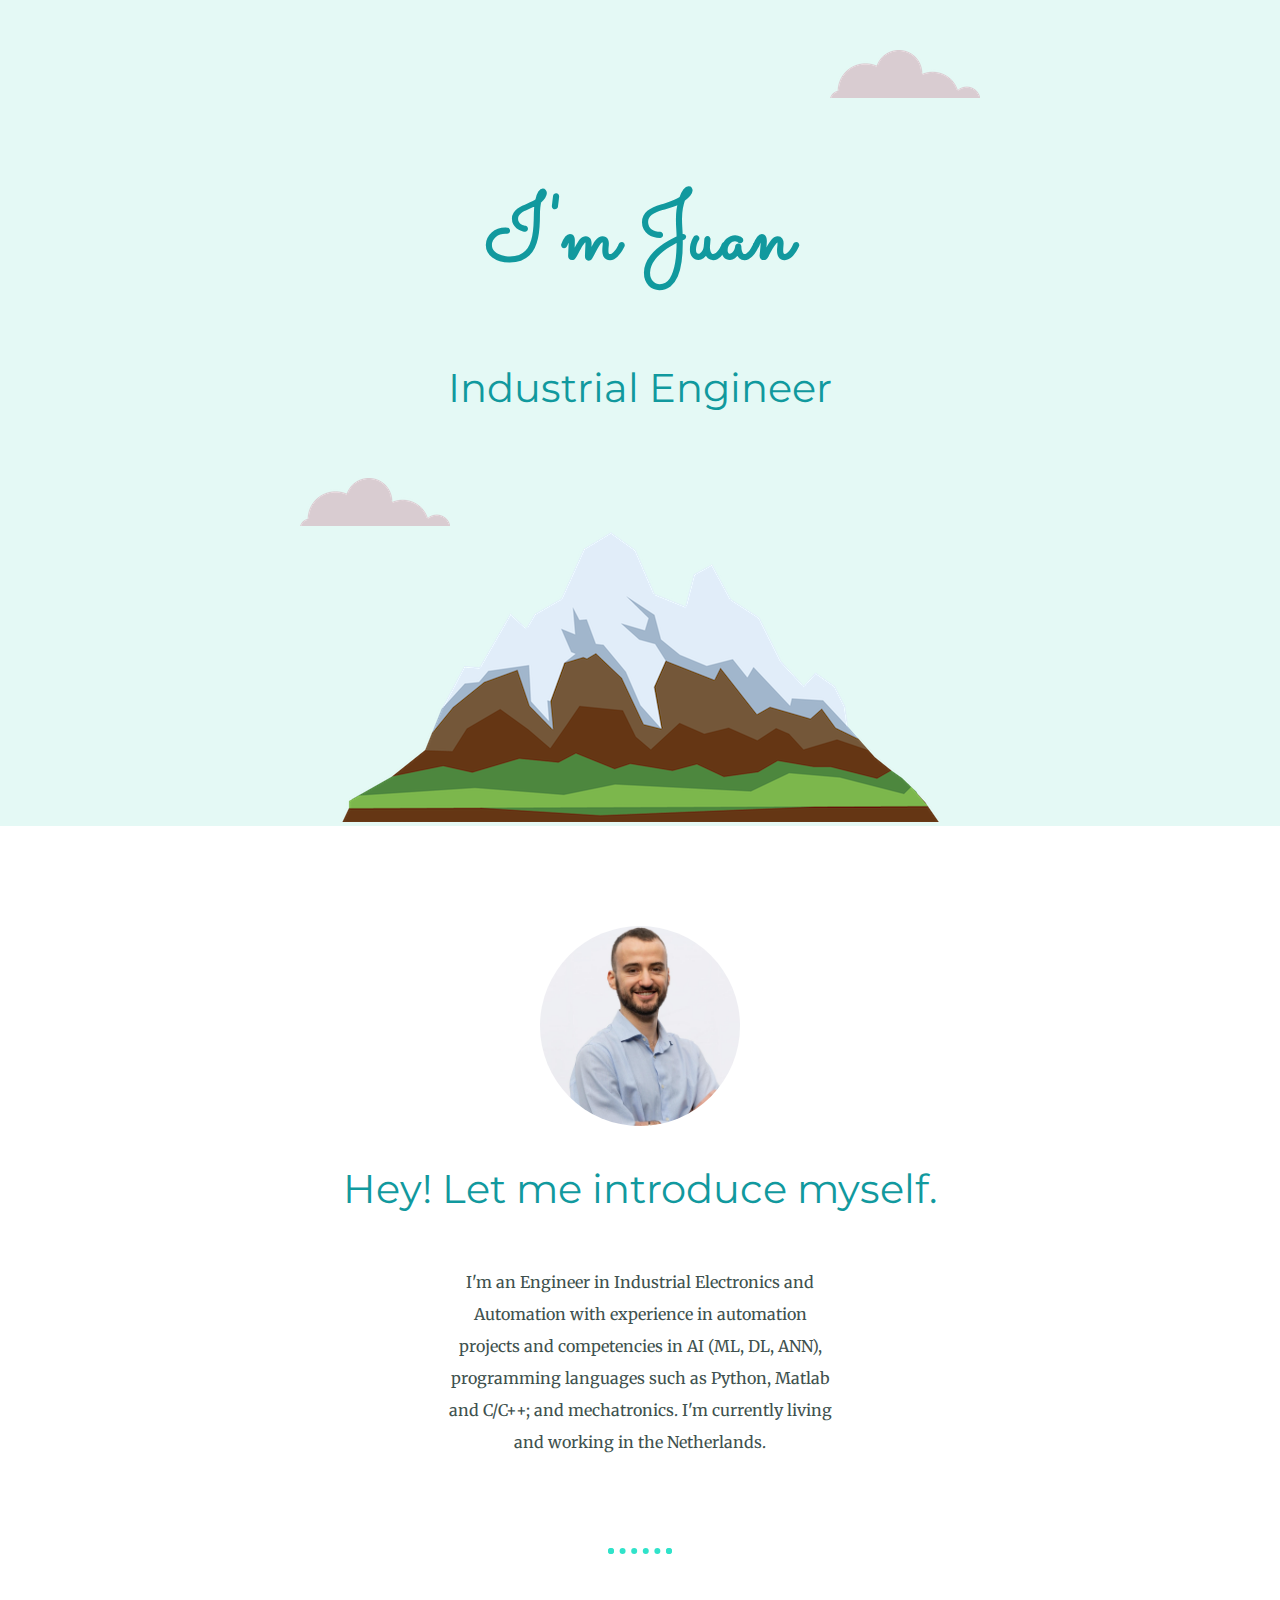
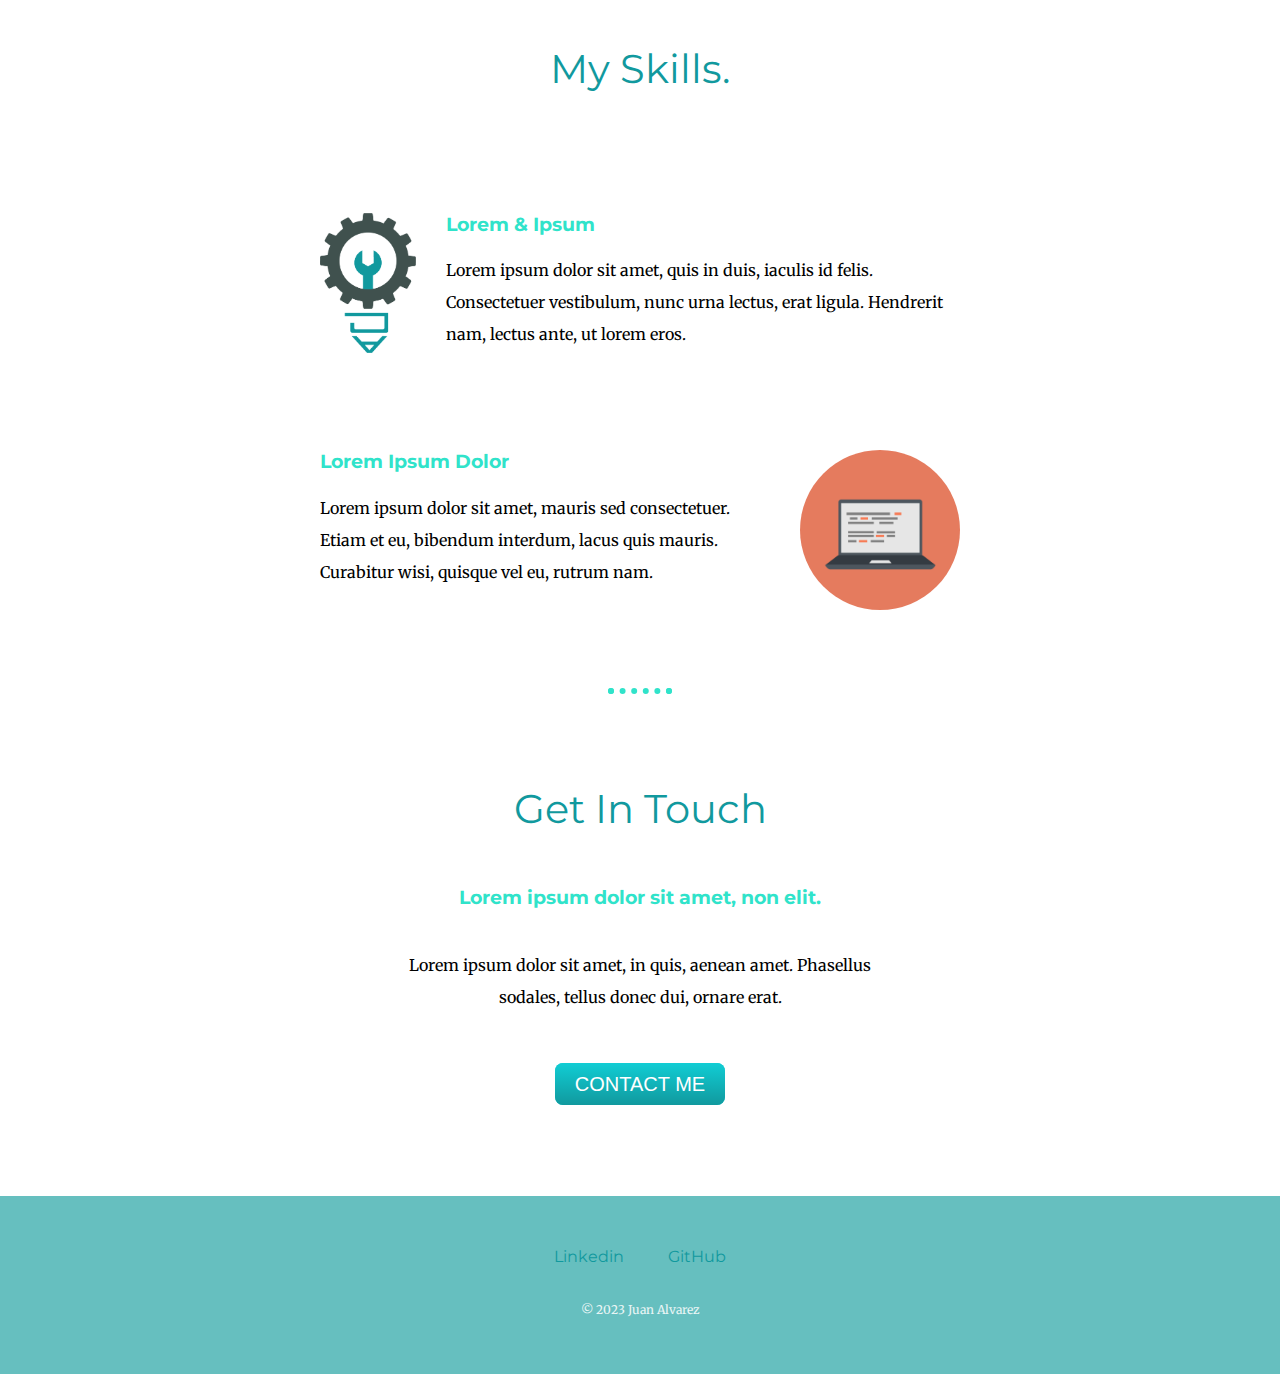
==== index.html @ 9e48a7e1 "Implementing css code - restyling the website" ====
<!DOCTYPE html>
<html lang="en">
<head>
    <meta charset="UTF-8">
    <title>Juan Alvarez</title>
    <link rel="stylesheet" href="css/styles.css">
    <link rel="icon" href="images/JA1.png">
    <link rel="preconnect" href="https://fonts.googleapis.com">
    <link rel="preconnect" href="https://fonts.gstatic.com" crossorigin>
    <link href="https://fonts.googleapis.com/css2?family=Merriweather&family=Montserrat&family=Sacramento&display=swap" rel="stylesheet">
</head>

<body>
<div class="top-container">
    <img class="top-cloud" src="images/cloud.png">
    <h1>I'm Juan</h1>
    <h2>Industrial Engineer</h2>
    <img class="bottom-cloud" src="images/cloud.png">
    <img src="images/mountain.png">
</div>

<div class="middle-container">
  <div class="profile">
    <img class="profile-img" src="images/Juan_cv.jpg" alt="juans-profile-picture" height="200" width="200">
    <h2>Hey! Let me introduce myself.</h2>
    <p class="description">I'm an Engineer in Industrial Electronics and Automation with experience in automation projects and
        competencies in AI (ML, DL, ANN), programming languages such as Python, Matlab and C/C++; and mechatronics.
        I'm currently living and working in the Netherlands.</p>
  </div>
  <hr>
  <div class="skills">
    <h2>My Skills.</h2>
    <div class="skill-row">
      <img class="logo" src="images/JA1.png" alt="website-logo">
      <h3>Lorem & Ipsum</h3>
      <p>Lorem ipsum dolor sit amet, quis in duis, iaculis id felis. Consectetuer vestibulum, nunc urna lectus, erat ligula. Hendrerit nam, lectus ante, ut lorem eros.</p>
    </div>
    <div class="skill-row">
      <img class="computer-img" src="images/computer.png" alt="computer-image">
      <h3>Lorem Ipsum Dolor</h3>
      <p>Lorem ipsum dolor sit amet, mauris sed consectetuer. Etiam et eu, bibendum interdum, lacus quis mauris. Curabitur wisi, quisque vel eu, rutrum nam.</p>
    </div>
  </div>
  <hr>
  <div class="contact-me">
    <h2>Get In Touch</h2>
    <h3>Lorem ipsum dolor sit amet, non elit.</h3>
    <p class="contact-message">Lorem ipsum dolor sit amet, in quis, aenean amet. Phasellus sodales, tellus donec dui, ornare erat.</p>
    <a class="btn" href="mailto:alvarezasensio.juan@gmail.com">CONTACT ME</a>
  </div>
</div>

<div class="bottom-container">
  <a class="footer-link" href="https://www.linkedin.com/in/juan-alv/">Linkedin</a>
  <a class="footer-link" href="https://github.com/juan-alvarez99">GitHub</a>
  <p class="copyright">© 2023 Juan Alvarez</p>
</div>
</body>
</html>
---- css/styles.css ----
body {
    margin: 0;
    text-align: center;
    font-family: 'Merriweather', serif;
}

h1 {
    margin-block: 0px;
    margin: 50px auto 0 auto;
    font-family: 'Sacramento', cursive;
    font-size: 5.625rem;
    color: #11999E;
    line-height: 2;
}

h2 {
    font-family: 'Montserrat', sans-serif;
    font-size: 2.5rem;
    color: #11999E;
    font-weight: normal;
    padding-bottom: 20px;
}

h3 {
    font-family: 'Montserrat', sans-serif;
    color: #30E3CA;
}

p {
    line-height: 2;
}

a {
    color: #11999e;
    text-decoration: none;
    margin: 10px 20px;
    font-family: 'Montserrat', sans-serif;
}

a:hover {
    color: #aef6f6;
}

hr {
    border: dotted #30E3CA 6px;
    border-bottom: none;
    width: 4%;
    margin: 90px auto;
}

.top-container {
    background-color: #E4F9F5;
    position: relative;
    padding-top: 100px;
}

.middle-container {
    margin: 100px 0;
}

.bottom-container {
    background-color: #66bfbf;
    padding: 50px 0 20px;
}

.top-cloud {
    position: absolute;
    top: 50px;
    right: 300px;
}

.bottom-cloud {
    position: absolute;
    left: 300px;
    bottom: 300px;
}

.skill-row {
    width: 50%;
    margin: 100px auto 100px auto;
    text-align: left;
}

.profile-img {
    border-radius: 100%;
}

.description {
    width: 30%;
    margin: 0 auto;
    color: #40514E;

}

.logo {
    width: 15%;
    float: left;
    margin-right: 30px;
}

.computer-img {
    border-radius: 100%;
    width: 25%;
    float: right;
    margin-left: 30px;
}

.contact-message {
    width: 40%;
    margin: 40px auto 60px auto;
}

.btn {
    background:  #11cdd4;
    background-image: -webkit-linear-gradient(top,  #11cdd4, #11999e);
    background-image: -moz-linear-gradient(top,  #11cdd4, #11999e);
    background-image: -ms-linear-gradient(top,  #11cdd4, #11999e);
    background-image: -o-linear-gradient(top,  #11cdd4, #11999e);
    background-image: linear-gradient(to bottom,  #11cdd4, #11999e);
    -webkit-border-radius: 8;
    -moz-border-radius: 8;
    border-radius: 8px;
    font-family: Arial;
    color: #ffffff;
    font-size: 20px;
    padding: 10px 20px 10px 20px;
}

.btn:hover {
    background: #30e3cb;
    background-image: -webkit-linear-gradient(top, #30e3cb, #2bc4ad);
    background-image: -moz-linear-gradient(top, #30e3cb, #2bc4ad);
    background-image: -ms-linear-gradient(top, #30e3cb, #2bc4ad);
    background-image: -o-linear-gradient(top, #30e3cb, #2bc4ad);
    background-image: linear-gradient(to bottom, #30e3cb, #2bc4ad);
}

.footer-link {
    margin: 0 20px 0 20px;
}

.copyright {
    color: #eaf6f6;
    font-size: 0.75rem;
    padding: 20px 0;
}
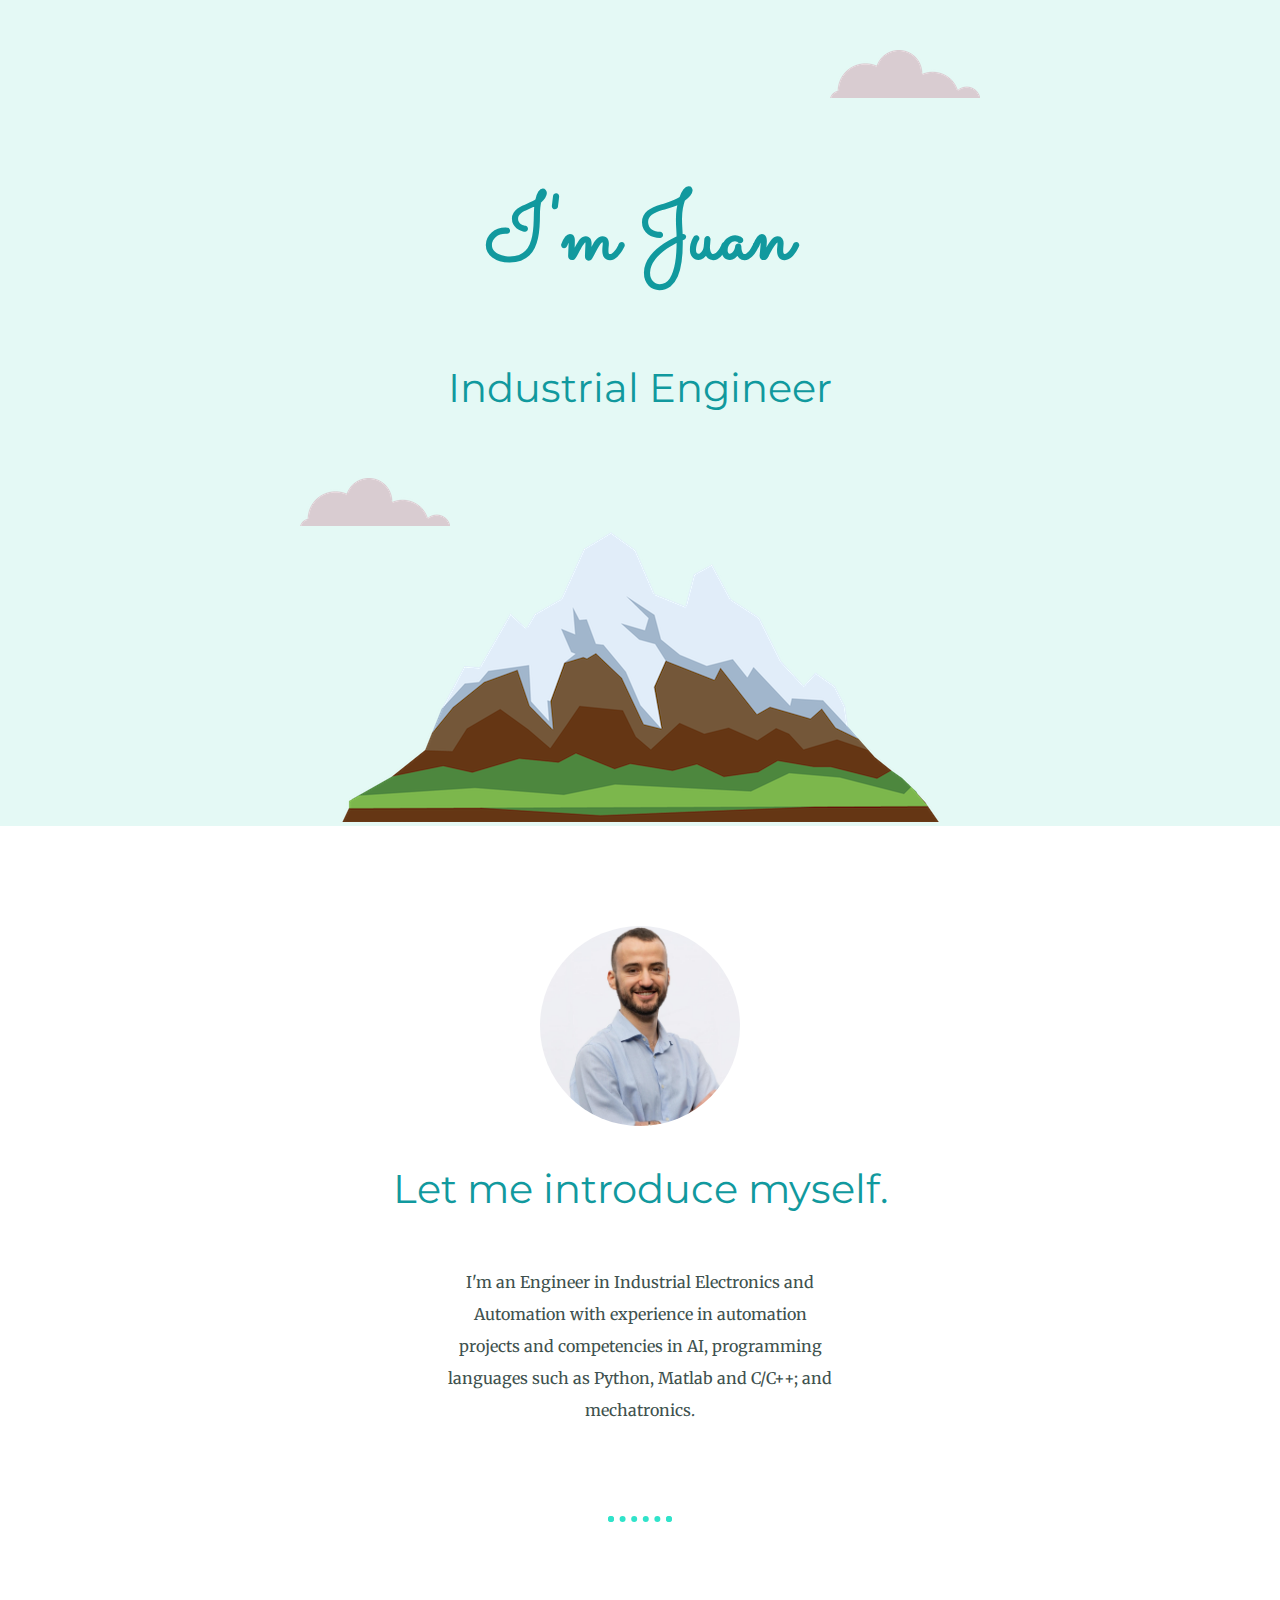
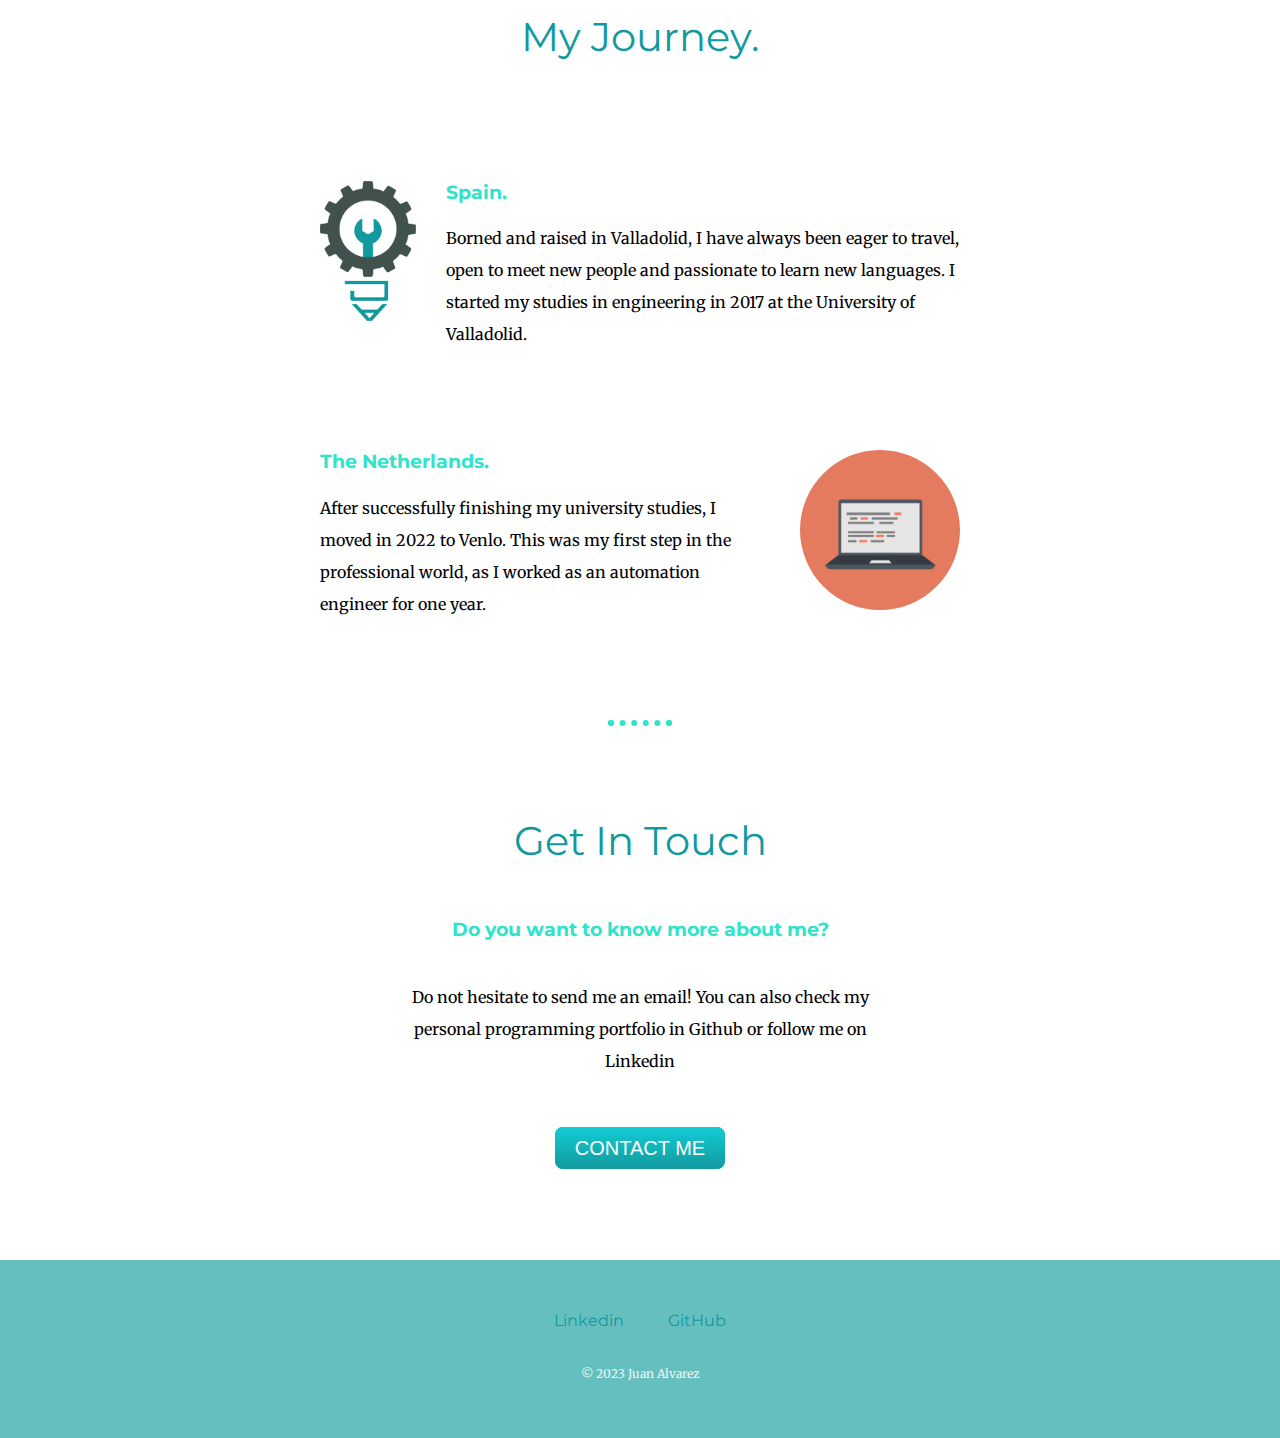
==== commit cdfdb608: "Change the text to a normal description of myself" ====
--- a/index.html
+++ b/index.html
@@ -22,30 +22,29 @@
 <div class="middle-container">
   <div class="profile">
     <img class="profile-img" src="images/Juan_cv.jpg" alt="juans-profile-picture" height="200" width="200">
-    <h2>Hey! Let me introduce myself.</h2>
+    <h2>Let me introduce myself.</h2>
     <p class="description">I'm an Engineer in Industrial Electronics and Automation with experience in automation projects and
-        competencies in AI (ML, DL, ANN), programming languages such as Python, Matlab and C/C++; and mechatronics.
-        I'm currently living and working in the Netherlands.</p>
+        competencies in AI, programming languages such as Python, Matlab and C/C++; and mechatronics.</p>
   </div>
   <hr>
   <div class="skills">
-    <h2>My Skills.</h2>
+    <h2>My Journey.</h2>
     <div class="skill-row">
       <img class="logo" src="images/JA1.png" alt="website-logo">
-      <h3>Lorem & Ipsum</h3>
-      <p>Lorem ipsum dolor sit amet, quis in duis, iaculis id felis. Consectetuer vestibulum, nunc urna lectus, erat ligula. Hendrerit nam, lectus ante, ut lorem eros.</p>
+      <h3>Spain.</h3>
+      <p>Borned and raised in Valladolid, I have always been eager to travel, open to meet new people and passionate to learn new languages. I started my studies in engineering in 2017 at the University of Valladolid.</p>
     </div>
     <div class="skill-row">
       <img class="computer-img" src="images/computer.png" alt="computer-image">
-      <h3>Lorem Ipsum Dolor</h3>
-      <p>Lorem ipsum dolor sit amet, mauris sed consectetuer. Etiam et eu, bibendum interdum, lacus quis mauris. Curabitur wisi, quisque vel eu, rutrum nam.</p>
+      <h3>The Netherlands.</h3>
+      <p>After successfully finishing my university studies, I moved in 2022 to Venlo. This was my first step in the professional world, as I worked as an automation engineer for one year.</p>
     </div>
   </div>
   <hr>
   <div class="contact-me">
     <h2>Get In Touch</h2>
-    <h3>Lorem ipsum dolor sit amet, non elit.</h3>
-    <p class="contact-message">Lorem ipsum dolor sit amet, in quis, aenean amet. Phasellus sodales, tellus donec dui, ornare erat.</p>
+    <h3>Do you want to know more about me?</h3>
+    <p class="contact-message">Do not hesitate to send me an email! You can also check my personal programming portfolio in Github or follow me on Linkedin</p>
     <a class="btn" href="mailto:alvarezasensio.juan@gmail.com">CONTACT ME</a>
   </div>
 </div>
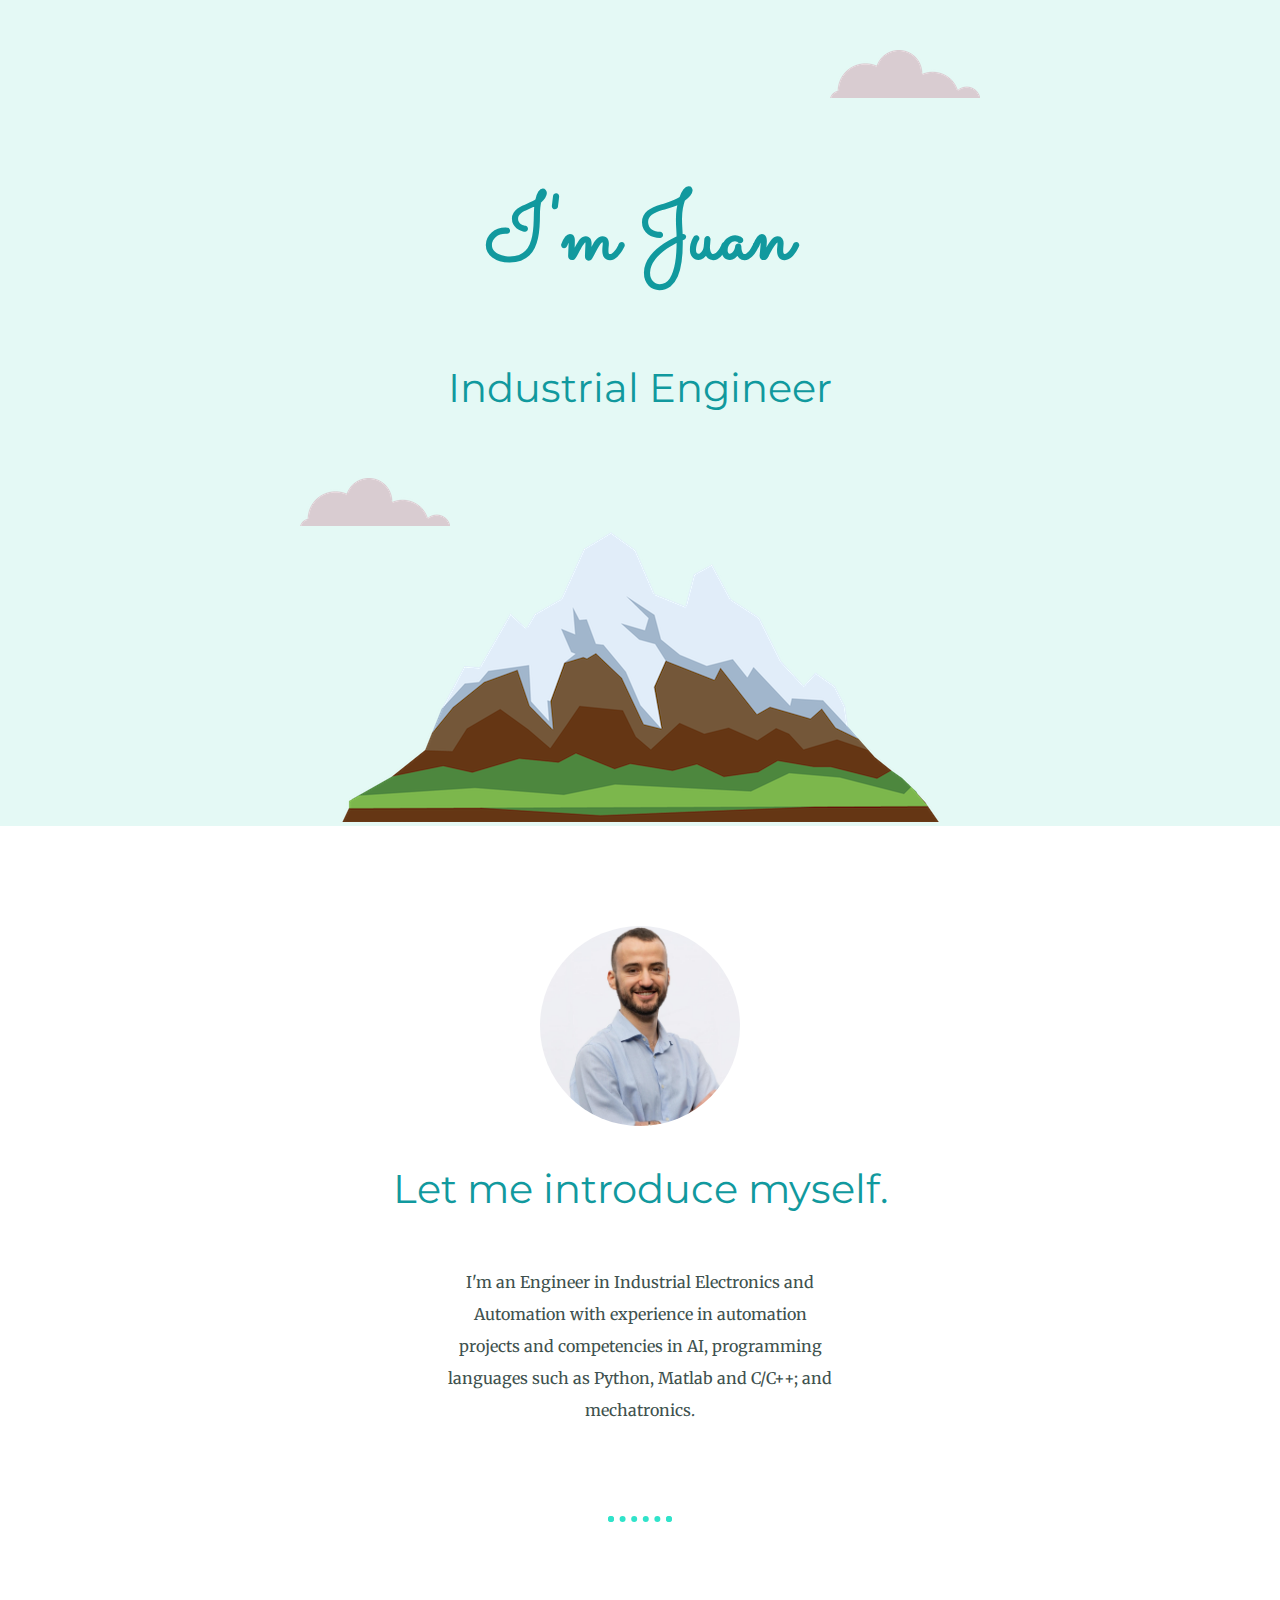
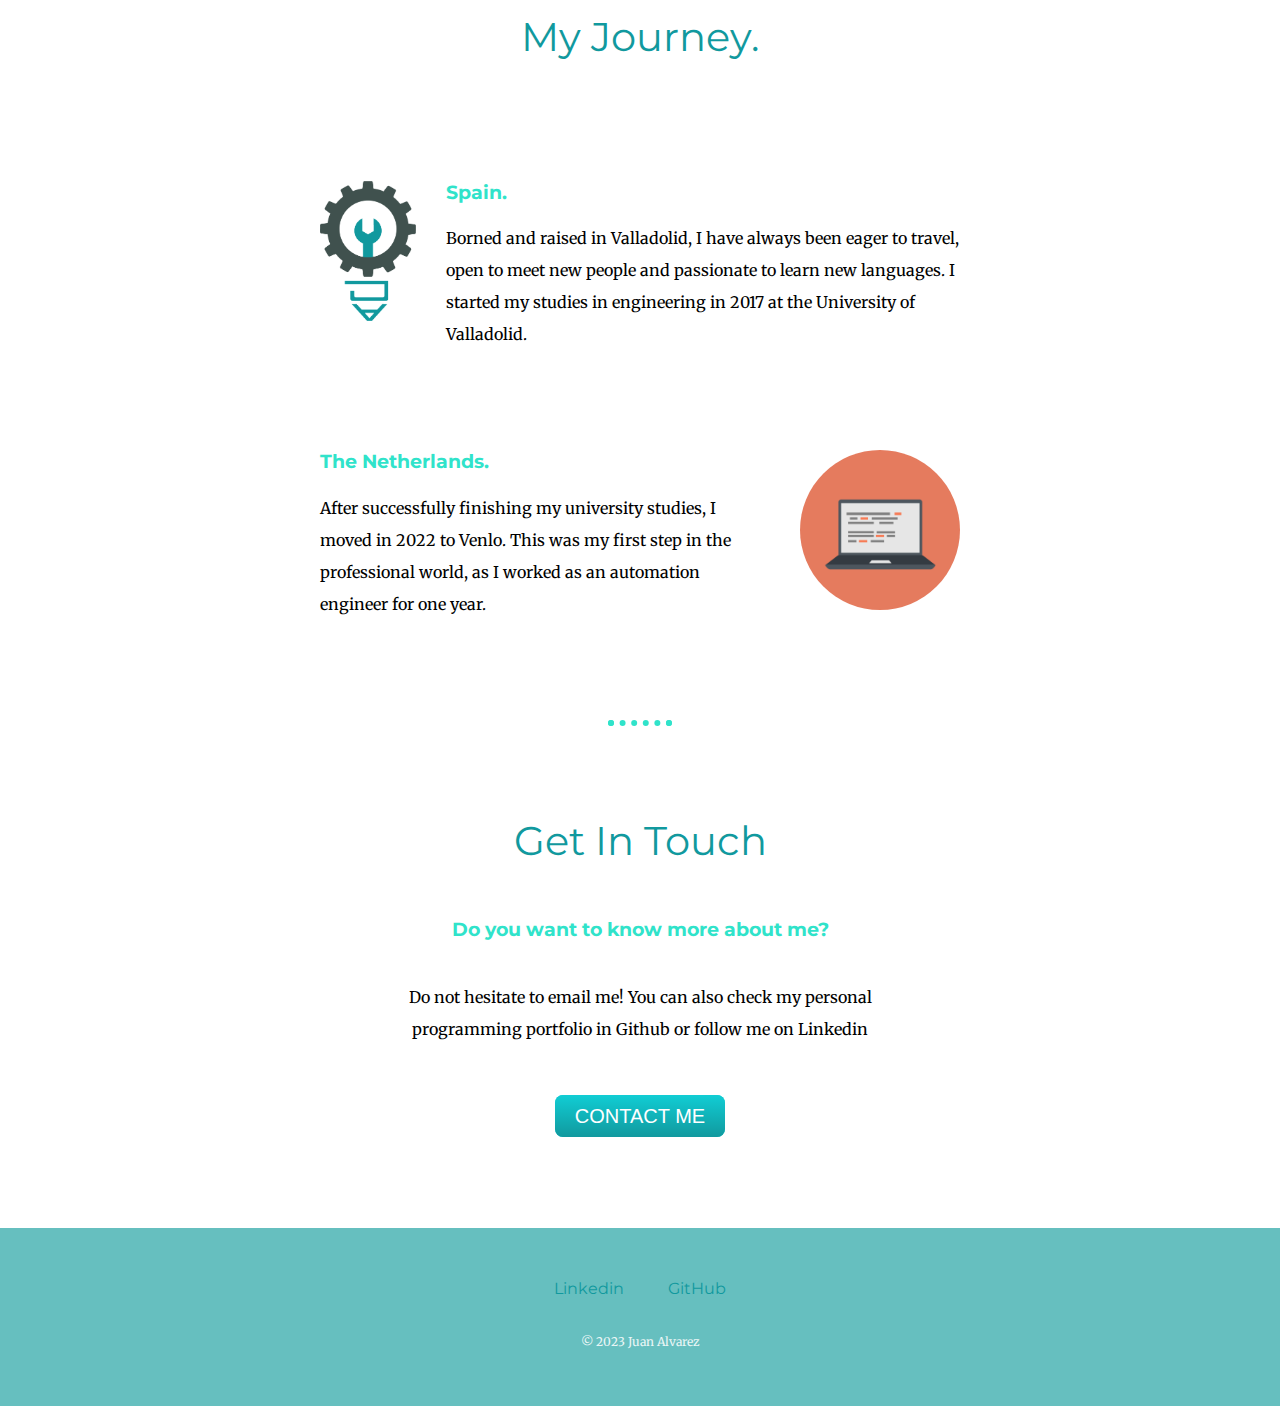
==== commit 7e522bf3: "fix bug" ====
--- a/index.html
+++ b/index.html
@@ -4,55 +4,61 @@
     <meta charset="UTF-8">
     <title>Juan Alvarez</title>
     <link rel="stylesheet" href="css/styles.css">
-    <link rel="icon" href="images/JA1.png">
+    <link rel="icon" href="bin/JA1.png">
     <link rel="preconnect" href="https://fonts.googleapis.com">
     <link rel="preconnect" href="https://fonts.gstatic.com" crossorigin>
-    <link href="https://fonts.googleapis.com/css2?family=Merriweather&family=Montserrat&family=Sacramento&display=swap" rel="stylesheet">
+    <link href="https://fonts.googleapis.com/css2?family=Merriweather&family=Montserrat&family=Sacramento&display=swap"
+          rel="stylesheet">
 </head>
 
 <body>
 <div class="top-container">
-    <img class="top-cloud" src="images/cloud.png">
+    <img class="top-cloud" src="bin/cloud.png">
     <h1>I'm Juan</h1>
     <h2>Industrial Engineer</h2>
-    <img class="bottom-cloud" src="images/cloud.png">
-    <img src="images/mountain.png">
+    <img class="bottom-cloud" src="bin/cloud.png">
+    <img src="bin/mountain.png">
 </div>
 
 <div class="middle-container">
-  <div class="profile">
-    <img class="profile-img" src="images/Juan_cv.jpg" alt="juans-profile-picture" height="200" width="200">
-    <h2>Let me introduce myself.</h2>
-    <p class="description">I'm an Engineer in Industrial Electronics and Automation with experience in automation projects and
-        competencies in AI, programming languages such as Python, Matlab and C/C++; and mechatronics.</p>
-  </div>
-  <hr>
-  <div class="skills">
-    <h2>My Journey.</h2>
-    <div class="skill-row">
-      <img class="logo" src="images/JA1.png" alt="website-logo">
-      <h3>Spain.</h3>
-      <p>Borned and raised in Valladolid, I have always been eager to travel, open to meet new people and passionate to learn new languages. I started my studies in engineering in 2017 at the University of Valladolid.</p>
+    <div class="profile">
+        <img class="profile-img" src="bin/Juan_cv.jpg" alt="juans-profile-picture" height="200" width="200">
+        <h2>Let me introduce myself.</h2>
+        <p class="description">I'm an Engineer in Industrial Electronics and Automation with experience in automation
+            projects and
+            competencies in AI, programming languages such as Python, Matlab and C/C++; and mechatronics.</p>
     </div>
-    <div class="skill-row">
-      <img class="computer-img" src="images/computer.png" alt="computer-image">
-      <h3>The Netherlands.</h3>
-      <p>After successfully finishing my university studies, I moved in 2022 to Venlo. This was my first step in the professional world, as I worked as an automation engineer for one year.</p>
+    <hr>
+    <div class="skills">
+        <h2>My Journey.</h2>
+        <div class="skill-row">
+            <img class="logo" src="bin/JA1.png" alt="website-logo">
+            <h3>Spain.</h3>
+            <p>Borned and raised in Valladolid, I have always been eager to travel, open to meet new people and
+                passionate to learn new languages. I started my studies in engineering in 2017 at the University of
+                Valladolid.</p>
+        </div>
+        <div class="skill-row">
+            <img class="computer-img" src="bin/computer.png" alt="computer-image">
+            <h3>The Netherlands.</h3>
+            <p>After successfully finishing my university studies, I moved in 2022 to Venlo. This was my first step in
+                the professional world, as I worked as an automation engineer for one year.</p>
+        </div>
     </div>
-  </div>
-  <hr>
-  <div class="contact-me">
-    <h2>Get In Touch</h2>
-    <h3>Do you want to know more about me?</h3>
-    <p class="contact-message">Do not hesitate to send me an email! You can also check my personal programming portfolio in Github or follow me on Linkedin</p>
-    <a class="btn" href="mailto:alvarezasensio.juan@gmail.com">CONTACT ME</a>
-  </div>
+    <hr>
+    <div class="contact-me">
+        <h2>Get In Touch</h2>
+        <h3>Do you want to know more about me?</h3>
+        <p class="contact-message">Do not hesitate to email me! You can also check my personal programming portfolio in
+            Github or follow me on Linkedin</p>
+        <a class="btn" href="mailto:alvarezasensio.juan@gmail.com">CONTACT ME</a>
+    </div>
 </div>
 
 <div class="bottom-container">
-  <a class="footer-link" href="https://www.linkedin.com/in/juan-alv/">Linkedin</a>
-  <a class="footer-link" href="https://github.com/juan-alvarez99">GitHub</a>
-  <p class="copyright">© 2023 Juan Alvarez</p>
+    <a class="footer-link" href="https://www.linkedin.com/in/juan-alv/">Linkedin</a>
+    <a class="footer-link" href="https://github.com/juan-alvarez99">GitHub</a>
+    <p class="copyright">© 2023 Juan Alvarez</p>
 </div>
 </body>
 </html>
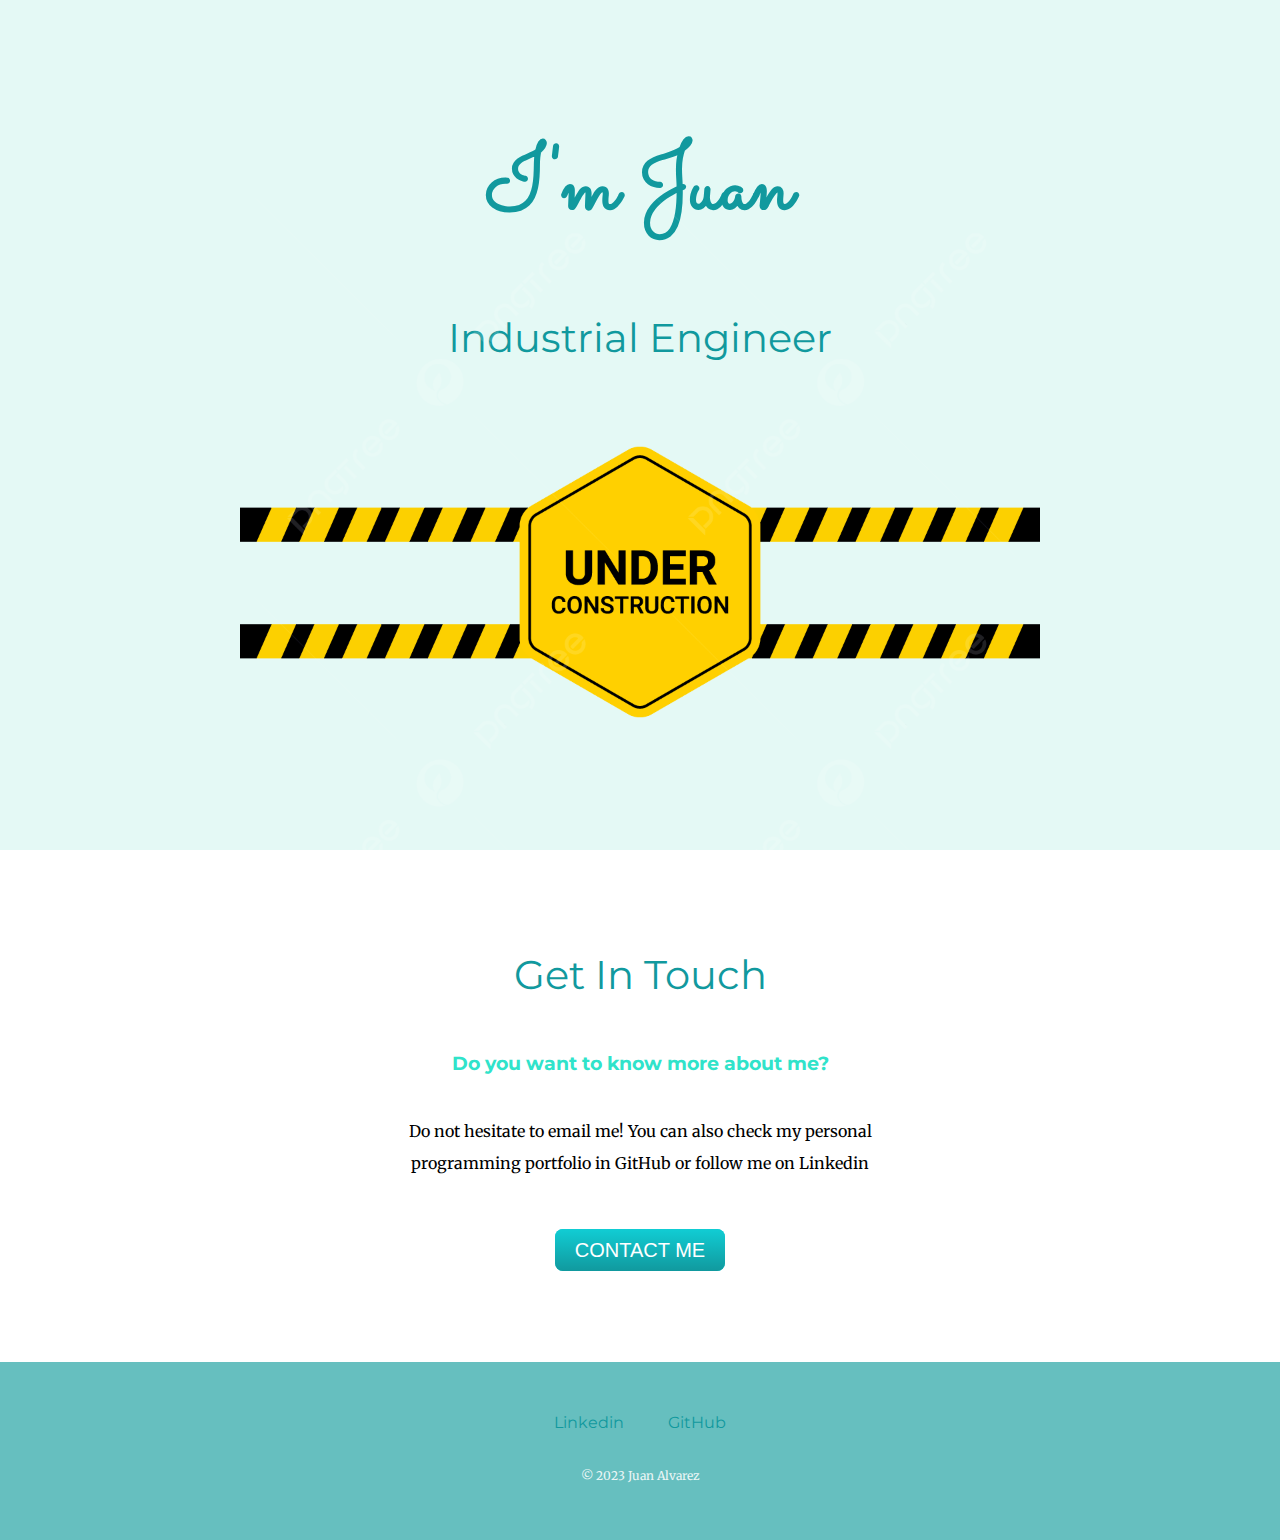
==== commit cb25c7c5: "Change to under-construction mode" ====
--- a/index.html
+++ b/index.html
@@ -2,6 +2,7 @@
 <html lang="en">
 <head>
     <meta charset="UTF-8">
+    <meta name="viewport" content="width=device-width, initial-scale=1.0">
     <title>Juan Alvarez</title>
     <link rel="stylesheet" href="css/styles.css">
     <link rel="icon" href="bin/JA1.png">
@@ -13,44 +14,19 @@
 
 <body>
 <div class="top-container">
-    <img class="top-cloud" src="bin/cloud.png">
     <h1>I'm Juan</h1>
     <h2>Industrial Engineer</h2>
-    <img class="bottom-cloud" src="bin/cloud.png">
-    <img src="bin/mountain.png">
+    <div class="image-crop">
+        <img class="sign" src="bin/under_construction.png" alt="Sorry, website under construction.">
+    </div>
 </div>
 
 <div class="middle-container">
-    <div class="profile">
-        <img class="profile-img" src="bin/Juan_cv.jpg" alt="juans-profile-picture" height="200" width="200">
-        <h2>Let me introduce myself.</h2>
-        <p class="description">I'm an Engineer in Industrial Electronics and Automation with experience in automation
-            projects and
-            competencies in AI, programming languages such as Python, Matlab and C/C++; and mechatronics.</p>
-    </div>
-    <hr>
-    <div class="skills">
-        <h2>My Journey.</h2>
-        <div class="skill-row">
-            <img class="logo" src="bin/JA1.png" alt="website-logo">
-            <h3>Spain.</h3>
-            <p>Borned and raised in Valladolid, I have always been eager to travel, open to meet new people and
-                passionate to learn new languages. I started my studies in engineering in 2017 at the University of
-                Valladolid.</p>
-        </div>
-        <div class="skill-row">
-            <img class="computer-img" src="bin/computer.png" alt="computer-image">
-            <h3>The Netherlands.</h3>
-            <p>After successfully finishing my university studies, I moved in 2022 to Venlo. This was my first step in
-                the professional world, as I worked as an automation engineer for one year.</p>
-        </div>
-    </div>
-    <hr>
     <div class="contact-me">
         <h2>Get In Touch</h2>
         <h3>Do you want to know more about me?</h3>
         <p class="contact-message">Do not hesitate to email me! You can also check my personal programming portfolio in
-            Github or follow me on Linkedin</p>
+            GitHub or follow me on Linkedin</p>
         <a class="btn" href="mailto:alvarezasensio.juan@gmail.com">CONTACT ME</a>
     </div>
 </div>
--- a/css/styles.css
+++ b/css/styles.css
@@ -51,7 +51,9 @@
 .top-container {
     background-color: #E4F9F5;
     position: relative;
-    padding-top: 100px;
+    height: 800px;
+    padding-top: 50px;
+    overflow: hidden;
 }
 
 .middle-container {
@@ -63,17 +65,36 @@
     padding: 50px 0 20px;
 }
 
-.top-cloud {
-    position: absolute;
-    top: 50px;
-    right: 300px;
+.top-container .image-cropper {
+    width: 400px;
+    height: 200px;
+    overflow: hidden;
+    position: relative;
 }
 
-.bottom-cloud {
-    position: absolute;
-    left: 300px;
-    bottom: 300px;
+.sign {
+    display: block;
+    width: 800px;
+    height: auto;
+    position: relative;
+    /* To vertically align the image in the middle, you can use the code below */
+    top: 50%;
+    left: 50%;
+    transform: translate(-50%, -50%);
+    margin-top: 200px;
 }
+Here's what happens:
+
+The .image-cropper acts as a window or viewport to view the image. Any content outside of its boundaries is hidden (overflow: hidden).
+The image (img) within is set to a width of 400px, so it scales to the desired width. Its height scales proportionally, thanks to height: auto.
+The image is vertically centered within the .image-cropper using the top and transform properties, so the middle part of the image is visible. This results in a cropped effect on both the top and bottom of the image if the image's height exceeds 200px.
+You'll need to replace path_to_your_image.jpg with the actual path to your image, and you can adjust the alt text accordingly.
+
+
+
+
+
+
 
 .skill-row {
     width: 50%;
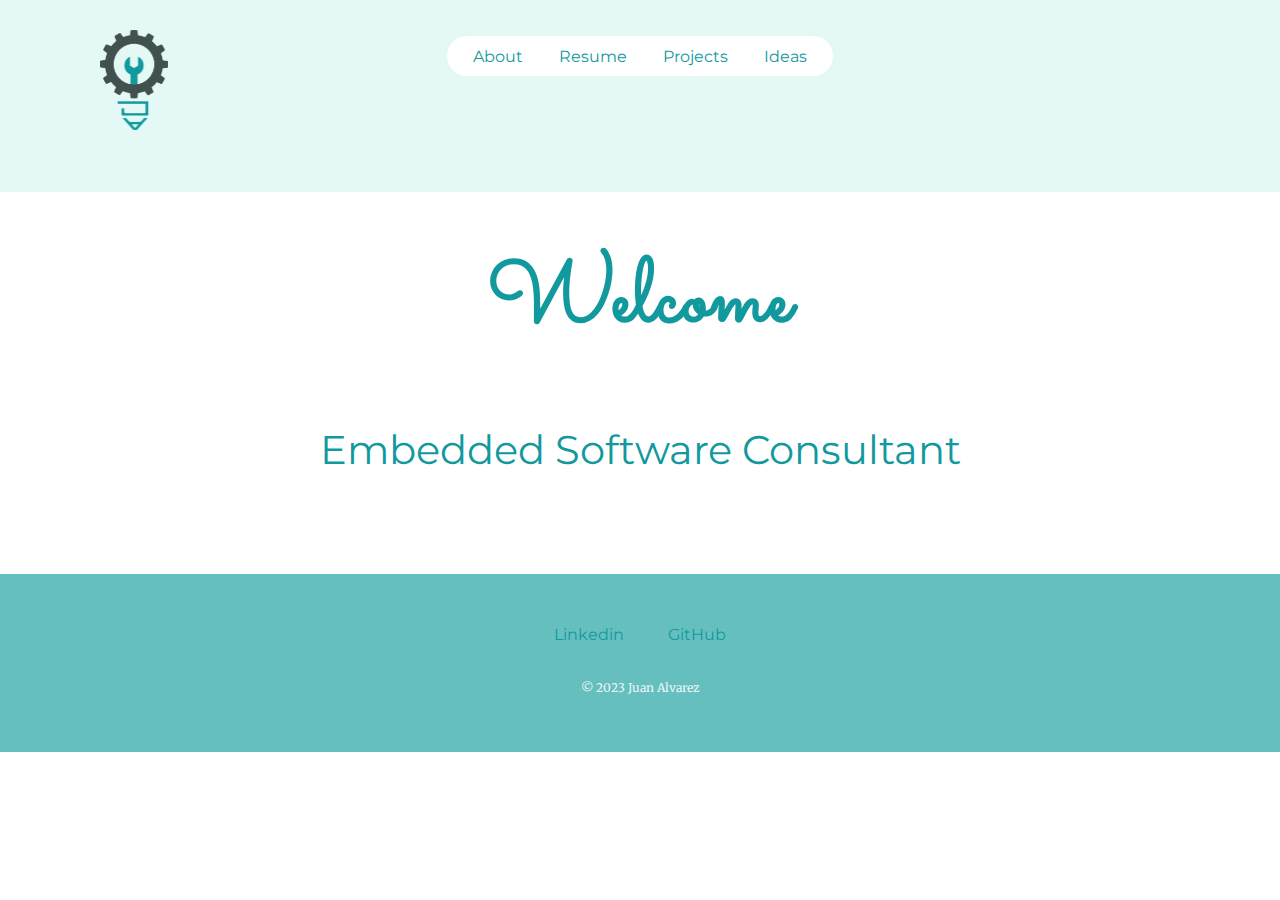
==== commit 0ae5ff8c: "Header with logo linked to the homepage" ====
--- a/index.html
+++ b/index.html
@@ -2,7 +2,6 @@
 <html lang="en">
 <head>
     <meta charset="UTF-8">
-    <meta name="viewport" content="width=device-width, initial-scale=1.0">
     <title>Juan Alvarez</title>
     <link rel="stylesheet" href="css/styles.css">
     <link rel="icon" href="bin/JA1.png">
@@ -13,21 +12,38 @@
 </head>
 
 <body>
+
 <div class="top-container">
-    <h1>I'm Juan</h1>
-    <h2>Industrial Engineer</h2>
-    <div class="image-crop">
-        <img class="sign" src="bin/under_construction.png" alt="Sorry, website under construction.">
+    <div class="clearfix">
+        <header>
+            <div class="header-content">
+                <nav class="main-navigation">
+                    <div class="left-part">
+                        <div class="logo">
+                            <a href="index.html">
+                                <span class="visually-hidden">Home</span>
+                                <img src="bin/JA1.png" height="100">
+                            </a>
+                        </div>
+                    </div>
+                    <div class="main-menu">
+                        <ul class="menu-options">
+                            <li class="h6">About</li>
+                            <li class="h6">Resume</li>
+                            <li class="h6">Projects</li>
+                            <li class="h6">Ideas</li>
+                        </ul>
+                    </div>
+                </nav>
+            </div>
+        </header>
     </div>
 </div>
 
 <div class="middle-container">
-    <div class="contact-me">
-        <h2>Get In Touch</h2>
-        <h3>Do you want to know more about me?</h3>
-        <p class="contact-message">Do not hesitate to email me! You can also check my personal programming portfolio in
-            GitHub or follow me on Linkedin</p>
-        <a class="btn" href="mailto:alvarezasensio.juan@gmail.com">CONTACT ME</a>
+    <div class="intro-text">
+        <h1>Welcome</h1>
+        <h2>Embedded Software Consultant</h2>
     </div>
 </div>
 
--- a/css/styles.css
+++ b/css/styles.css
@@ -4,9 +4,15 @@
     font-family: 'Merriweather', serif;
 }
 
+nav {
+    display: flex;
+    align-items: center;
+    justify-content: space-between;
+}
+
 h1 {
     margin-block: 0px;
-    margin: 50px auto 0 auto;
+    margin: 5px auto 0 auto;
     font-family: 'Sacramento', cursive;
     font-size: 5.625rem;
     color: #11999E;
@@ -26,6 +32,13 @@
     color: #30E3CA;
 }
 
+h6, [class*=h6] {
+    font-family: 'Montserrat', sans-serif;
+    color: #11999E;
+    font-size: 1rem;
+    font-weight: normal;
+}
+
 p {
     line-height: 2;
 }
@@ -35,6 +48,20 @@
     text-decoration: none;
     margin: 10px 20px;
     font-family: 'Montserrat', sans-serif;
+}
+
+ul {
+    list-style: none;
+    padding-inline-start: 0;
+    background: #ffffff;
+    padding: 10px;
+}
+
+ul li {
+    display: inline-block;
+    margin-left: 1rem;
+    margin-right: 1rem;
+    position: relative;
 }
 
 a:hover {
@@ -51,50 +78,75 @@
 .top-container {
     background-color: #E4F9F5;
     position: relative;
-    height: 800px;
-    padding-top: 50px;
+    padding-top: 10px;
+    padding-bottom: 100px;
+}
+
+.clearfix::after {
+    position: relative;
+    content: "";
+    display: table;
+    clear: both;
+}
+
+.header-content {
+}
+
+.left-part {
+    position: absolute;
+    top: 30px;
+    left: 80px;
+    z-index: 1000;
+    display: flex;
+    align-items: center;
+}
+
+.logo {
+}
+
+.visually-hidden {
+    border: 0;
+    padding: 0;
+    margin: 0;
+    position: absolute!important;
+    height: 1px;
+    width: 1px;
     overflow: hidden;
+    clip: rect(1px 1px 1px 1px);
+    clip: rect(1px,1px,1px,1px);
+    -webkit-clip-path: inset(50%);
+    clip-path: inset(50%);
+    white-space: nowrap;
+}
+
+.main-menu {
+    position: relative;
+    width: 100%;
+    padding-top: 10px;
+    display: flex;
+    align-items: center;
+    flex-direction: column;
+}
+
+.menu-options {
+    justify-content: center;
+    align-items: center;
+    border-radius: 50px;
+    padding-
 }
 
 .middle-container {
-    margin: 100px 0;
+    margin: 20px 0 80px 0;
+}
+
+.intro-text {
+
 }
 
 .bottom-container {
     background-color: #66bfbf;
     padding: 50px 0 20px;
 }
-
-.top-container .image-cropper {
-    width: 400px;
-    height: 200px;
-    overflow: hidden;
-    position: relative;
-}
-
-.sign {
-    display: block;
-    width: 800px;
-    height: auto;
-    position: relative;
-    /* To vertically align the image in the middle, you can use the code below */
-    top: 50%;
-    left: 50%;
-    transform: translate(-50%, -50%);
-    margin-top: 200px;
-}
-Here's what happens:
-
-The .image-cropper acts as a window or viewport to view the image. Any content outside of its boundaries is hidden (overflow: hidden).
-The image (img) within is set to a width of 400px, so it scales to the desired width. Its height scales proportionally, thanks to height: auto.
-The image is vertically centered within the .image-cropper using the top and transform properties, so the middle part of the image is visible. This results in a cropped effect on both the top and bottom of the image if the image's height exceeds 200px.
-You'll need to replace path_to_your_image.jpg with the actual path to your image, and you can adjust the alt text accordingly.
-
-
-
-
-
-
 
 .skill-row {
     width: 50%;
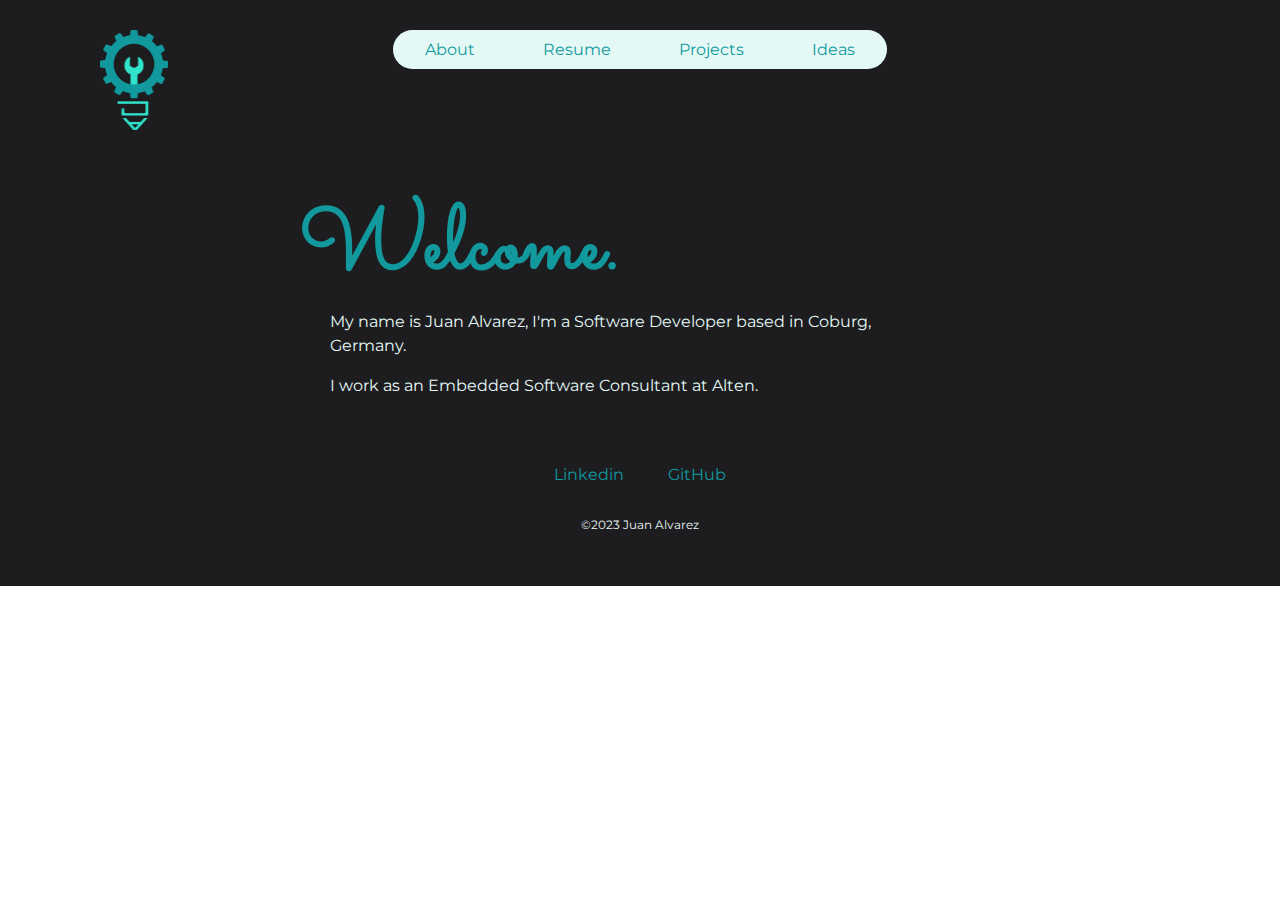
==== commit ac0bf279: "format middle container" ====
--- a/index.html
+++ b/index.html
@@ -12,45 +12,52 @@
 </head>
 
 <body>
+<div class="main-container">
 
-<div class="top-container">
-    <div class="clearfix">
-        <header>
-            <div class="header-content">
-                <nav class="main-navigation">
-                    <div class="left-part">
-                        <div class="logo">
-                            <a href="index.html">
-                                <span class="visually-hidden">Home</span>
-                                <img src="bin/JA1.png" height="100">
-                            </a>
+    <div class="top-container">
+        <div class="clearfix">
+            <header>
+                <div class="header-content">
+                    <nav class="main-navigation">
+                        <div class="left-part">
+                            <div class="logo">
+                                <a href="index.html">
+                                    <span class="visually-hidden">Home</span>
+                                    <img src="bin/JA.png" height="100">
+                                </a>
+                            </div>
                         </div>
-                    </div>
-                    <div class="main-menu">
-                        <ul class="menu-options">
-                            <li class="h6">About</li>
-                            <li class="h6">Resume</li>
-                            <li class="h6">Projects</li>
-                            <li class="h6">Ideas</li>
-                        </ul>
-                    </div>
-                </nav>
+                        <div class="main-menu">
+                            <ul class="menu-options">
+                                <li class="h6">About</li>
+                                <li class="h6">Resume</li>
+                                <li class="h6">Projects</li>
+                                <li class="h6">Ideas</li>
+                            </ul>
+                        </div>
+                    </nav>
+                </div>
+            </header>
+        </div>
+    </div>
+
+    <div class="middle-container">
+        <div class="intro-text">
+            <div class="welcome">
+                <h1>Welcome.</h1>
             </div>
-        </header>
+            <div class="introduction">
+                <p>My name is Juan Alvarez, I'm a Software Developer based in Coburg, Germany.</p>
+                <p>I work as an Embedded Software Consultant at Alten.</p>
+            </div>
+        </div>
     </div>
-</div>
 
-<div class="middle-container">
-    <div class="intro-text">
-        <h1>Welcome</h1>
-        <h2>Embedded Software Consultant</h2>
+    <div class="bottom-container">
+        <a class="footer-link" href="https://www.linkedin.com/in/juan-alv/">Linkedin</a>
+        <a class="footer-link" href="https://github.com/juan-alvarez99">GitHub</a>
+        <p class="copyright">©2023 Juan Alvarez</p>
     </div>
-</div>
-
-<div class="bottom-container">
-    <a class="footer-link" href="https://www.linkedin.com/in/juan-alv/">Linkedin</a>
-    <a class="footer-link" href="https://github.com/juan-alvarez99">GitHub</a>
-    <p class="copyright">© 2023 Juan Alvarez</p>
 </div>
 </body>
 </html>
--- a/css/styles.css
+++ b/css/styles.css
@@ -16,20 +16,25 @@
     font-family: 'Sacramento', cursive;
     font-size: 5.625rem;
     color: #11999E;
-    line-height: 2;
+    line-height: 1;
+    text-align: left;
 }
 
 h2 {
     font-family: 'Montserrat', sans-serif;
-    font-size: 2.5rem;
+    font-size: 2rem;
+    color: #30E3CA;
+    font-weight: normal;
+    padding-bottom: 20px;
+    margin-block: 0px;
+}
+
+h3 {
+    font-family: 'Montserrat', sans-serif;
+    font-weight: normal;
+    font-size: 1.5rem;
     color: #11999E;
-    font-weight: normal;
-    padding-bottom: 20px;
-}
-
-h3 {
-    font-family: 'Montserrat', sans-serif;
-    color: #30E3CA;
+    text-align: left;
 }
 
 h6, [class*=h6] {
@@ -40,7 +45,11 @@
 }
 
 p {
-    line-height: 2;
+    font-family: 'Montserrat', sans-serif;
+    font-weight: normal;
+    font-size: 1rem;
+    line-height: 1.5;
+    padding-left: 30px;
 }
 
 a {
@@ -53,15 +62,19 @@
 ul {
     list-style: none;
     padding-inline-start: 0;
-    background: #ffffff;
-    padding: 10px;
+    background: #E4F9F5;
+    margin: 10px;
 }
 
 ul li {
     display: inline-block;
-    margin-left: 1rem;
-    margin-right: 1rem;
-    position: relative;
+    padding: 10px 2rem 10px 2rem;
+    position: relative;
+    border-radius: 50px;
+}
+
+ul li:hover {
+    background-color: #30E3CA;
 }
 
 a:hover {
@@ -75,8 +88,11 @@
     margin: 90px auto;
 }
 
+.main-container {
+    background-color: #1d1d20;
+}
+
 .top-container {
-    background-color: #E4F9F5;
     position: relative;
     padding-top: 10px;
     padding-bottom: 100px;
@@ -132,19 +148,26 @@
     justify-content: center;
     align-items: center;
     border-radius: 50px;
-    padding-
 }
 
 .middle-container {
-    margin: 20px 0 80px 0;
+    padding: 20px 0 0 0;
 }
 
 .intro-text {
-
+    margin-left: 300px;
+    width: 50%;
+}
+
+.welcome {
+}
+
+.introduction {
+    text-align: left;
+    color: #E4F9F5;
 }
 
 .bottom-container {
-    background-color: #66bfbf;
     padding: 50px 0 20px;
 }
 
@@ -162,7 +185,6 @@
     width: 30%;
     margin: 0 auto;
     color: #40514E;
-
 }
 
 .logo {
@@ -216,5 +238,6 @@
     color: #eaf6f6;
     font-size: 0.75rem;
     padding: 20px 0;
-}
-
+    align-text: center;
+}
+
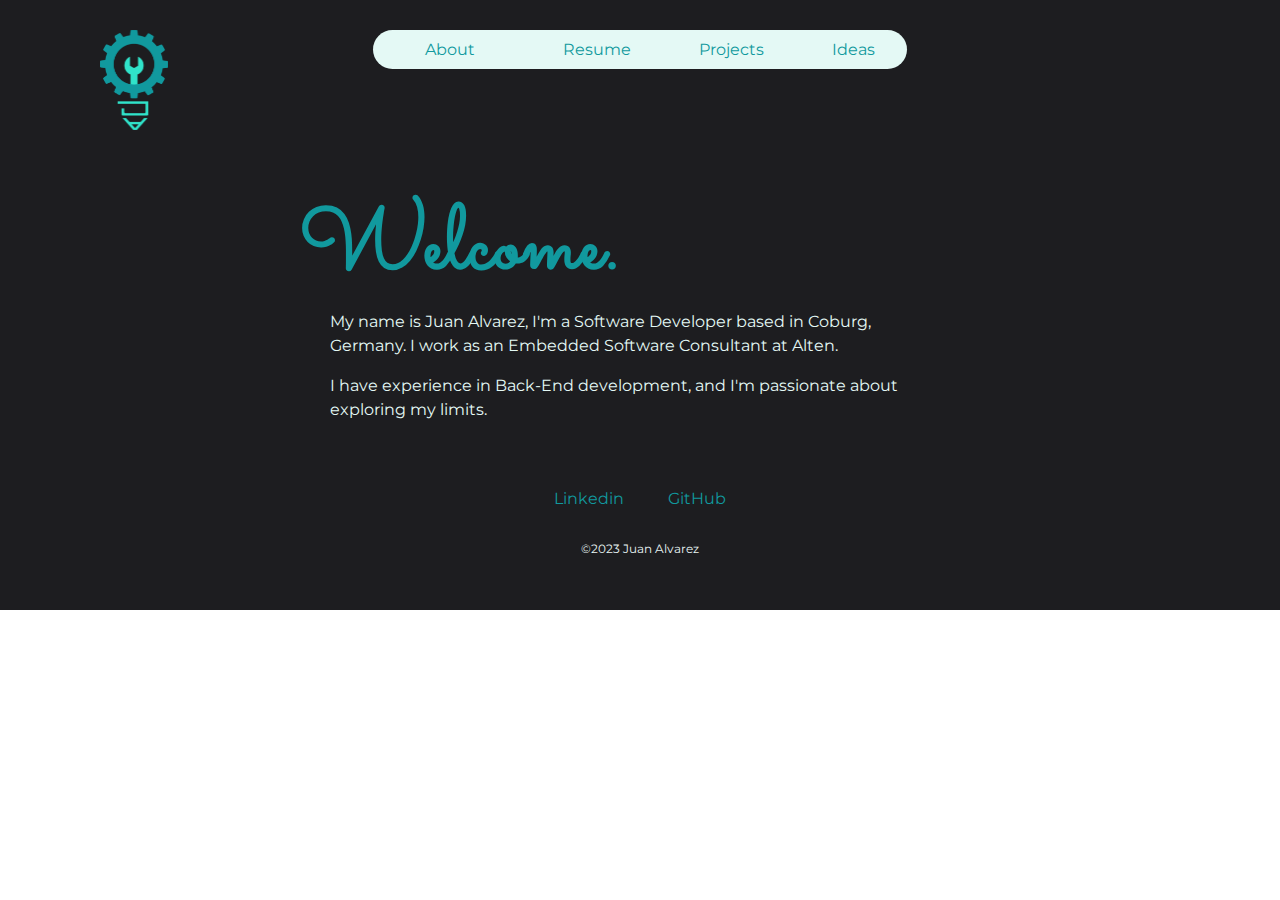
==== commit 73efbf57: "restructuring and about-me page added" ====
--- a/index.html
+++ b/index.html
@@ -2,9 +2,10 @@
 <html lang="en">
 <head>
     <meta charset="UTF-8">
+    <meta name="viewport" content="width=device-width">
     <title>Juan Alvarez</title>
-    <link rel="stylesheet" href="css/styles.css">
-    <link rel="icon" href="bin/JA1.png">
+    <link rel="stylesheet" href="assets/css/styles.css">
+    <link rel="icon" href="assets/images/JA1.png" type="image/png">
     <link rel="preconnect" href="https://fonts.googleapis.com">
     <link rel="preconnect" href="https://fonts.gstatic.com" crossorigin>
     <link href="https://fonts.googleapis.com/css2?family=Merriweather&family=Montserrat&family=Sacramento&display=swap"
@@ -23,13 +24,15 @@
                             <div class="logo">
                                 <a href="index.html">
                                     <span class="visually-hidden">Home</span>
-                                    <img src="bin/JA.png" height="100">
+                                    <img src="assets/images/JA.png" height="100">
                                 </a>
                             </div>
                         </div>
                         <div class="main-menu">
                             <ul class="menu-options">
-                                <li class="h6">About</li>
+                                <li class="h6">
+                                    <a href="/pages/about.html">About</a>
+                                </li>
                                 <li class="h6">Resume</li>
                                 <li class="h6">Projects</li>
                                 <li class="h6">Ideas</li>
@@ -47,8 +50,9 @@
                 <h1>Welcome.</h1>
             </div>
             <div class="introduction">
-                <p>My name is Juan Alvarez, I'm a Software Developer based in Coburg, Germany.</p>
-                <p>I work as an Embedded Software Consultant at Alten.</p>
+                <p>My name is Juan Alvarez, I'm a Software Developer based in Coburg, Germany.
+                    I work as an Embedded Software Consultant at Alten.</p>
+                <p>I have experience in Back-End development, and I'm passionate about exploring my limits.</p>
             </div>
         </div>
     </div>
--- a/assets/css/styles.css
+++ b/assets/css/styles.css
@@ -0,0 +1,243 @@
+body {
+    margin: 0;
+    text-align: center;
+    font-family: 'Merriweather', serif;
+}
+
+nav {
+    display: flex;
+    align-items: center;
+    justify-content: space-between;
+}
+
+h1 {
+    margin-block: 0px;
+    margin: 5px auto 0 auto;
+    font-family: 'Sacramento', cursive;
+    font-size: 5.625rem;
+    color: #11999E;
+    line-height: 1;
+    text-align: left;
+}
+
+h2 {
+    font-family: 'Montserrat', sans-serif;
+    font-size: 2rem;
+    color: #30E3CA;
+    font-weight: normal;
+    padding-bottom: 20px;
+    margin-block: 0px;
+}
+
+h3 {
+    font-family: 'Montserrat', sans-serif;
+    font-weight: normal;
+    font-size: 1.5rem;
+    color: #11999E;
+    text-align: left;
+}
+
+h6, [class*=h6] {
+    font-family: 'Montserrat', sans-serif;
+    color: #11999E;
+    font-size: 1rem;
+    font-weight: normal;
+}
+
+p {
+    font-family: 'Montserrat', sans-serif;
+    font-weight: normal;
+    font-size: 1rem;
+    line-height: 1.5;
+    padding-left: 30px;
+}
+
+a {
+    color: #11999e;
+    text-decoration: none;
+    margin: 10px 20px;
+    font-family: 'Montserrat', sans-serif;
+}
+
+ul {
+    list-style: none;
+    padding-inline-start: 0;
+    background: #E4F9F5;
+    margin: 10px;
+}
+
+ul li {
+    display: inline-block;
+    padding: 10px 2rem 10px 2rem;
+    position: relative;
+    border-radius: 50px;
+}
+
+ul li:hover {
+    background-color: #30E3CA;
+}
+
+a:hover {
+    color: #aef6f6;
+}
+
+hr {
+    border: dotted #30E3CA 6px;
+    border-bottom: none;
+    width: 4%;
+    margin: 90px auto;
+}
+
+.main-container {
+    background-color: #1d1d20;
+}
+
+.top-container {
+    position: relative;
+    padding-top: 10px;
+    padding-bottom: 100px;
+}
+
+.clearfix::after {
+    position: relative;
+    content: "";
+    display: table;
+    clear: both;
+}
+
+.header-content {
+}
+
+.left-part {
+    position: absolute;
+    top: 30px;
+    left: 80px;
+    z-index: 1000;
+    display: flex;
+    align-items: center;
+}
+
+.logo {
+}
+
+.visually-hidden {
+    border: 0;
+    padding: 0;
+    margin: 0;
+    position: absolute!important;
+    height: 1px;
+    width: 1px;
+    overflow: hidden;
+    clip: rect(1px 1px 1px 1px);
+    clip: rect(1px,1px,1px,1px);
+    -webkit-clip-path: inset(50%);
+    clip-path: inset(50%);
+    white-space: nowrap;
+}
+
+.main-menu {
+    position: relative;
+    width: 100%;
+    padding-top: 10px;
+    display: flex;
+    align-items: center;
+    flex-direction: column;
+}
+
+.menu-options {
+    justify-content: center;
+    align-items: center;
+    border-radius: 50px;
+}
+
+.middle-container {
+    padding: 20px 0 0 0;
+}
+
+.intro-text {
+    margin-left: 300px;
+    width: 50%;
+}
+
+.welcome {
+}
+
+.introduction {
+    text-align: left;
+    color: #E4F9F5;
+}
+
+.bottom-container {
+    padding: 50px 0 20px;
+}
+
+.skill-row {
+    width: 50%;
+    margin: 100px auto 100px auto;
+    text-align: left;
+}
+
+.profile-img {
+    border-radius: 100%;
+}
+
+.description {
+    width: 30%;
+    margin: 0 auto;
+    color: #40514E;
+}
+
+.logo {
+    width: 15%;
+    float: left;
+    margin-right: 30px;
+}
+
+.computer-img {
+    border-radius: 100%;
+    width: 25%;
+    float: right;
+    margin-left: 30px;
+}
+
+.contact-message {
+    width: 40%;
+    margin: 40px auto 60px auto;
+}
+
+.btn {
+    background:  #11cdd4;
+    background-image: -webkit-linear-gradient(top,  #11cdd4, #11999e);
+    background-image: -moz-linear-gradient(top,  #11cdd4, #11999e);
+    background-image: -ms-linear-gradient(top,  #11cdd4, #11999e);
+    background-image: -o-linear-gradient(top,  #11cdd4, #11999e);
+    background-image: linear-gradient(to bottom,  #11cdd4, #11999e);
+    -webkit-border-radius: 8;
+    -moz-border-radius: 8;
+    border-radius: 8px;
+    font-family: Arial;
+    color: #ffffff;
+    font-size: 20px;
+    padding: 10px 20px 10px 20px;
+}
+
+.btn:hover {
+    background: #30e3cb;
+    background-image: -webkit-linear-gradient(top, #30e3cb, #2bc4ad);
+    background-image: -moz-linear-gradient(top, #30e3cb, #2bc4ad);
+    background-image: -ms-linear-gradient(top, #30e3cb, #2bc4ad);
+    background-image: -o-linear-gradient(top, #30e3cb, #2bc4ad);
+    background-image: linear-gradient(to bottom, #30e3cb, #2bc4ad);
+}
+
+.footer-link {
+    margin: 0 20px 0 20px;
+}
+
+.copyright {
+    color: #eaf6f6;
+    font-size: 0.75rem;
+    padding: 20px 0;
+    align-text: center;
+}
+
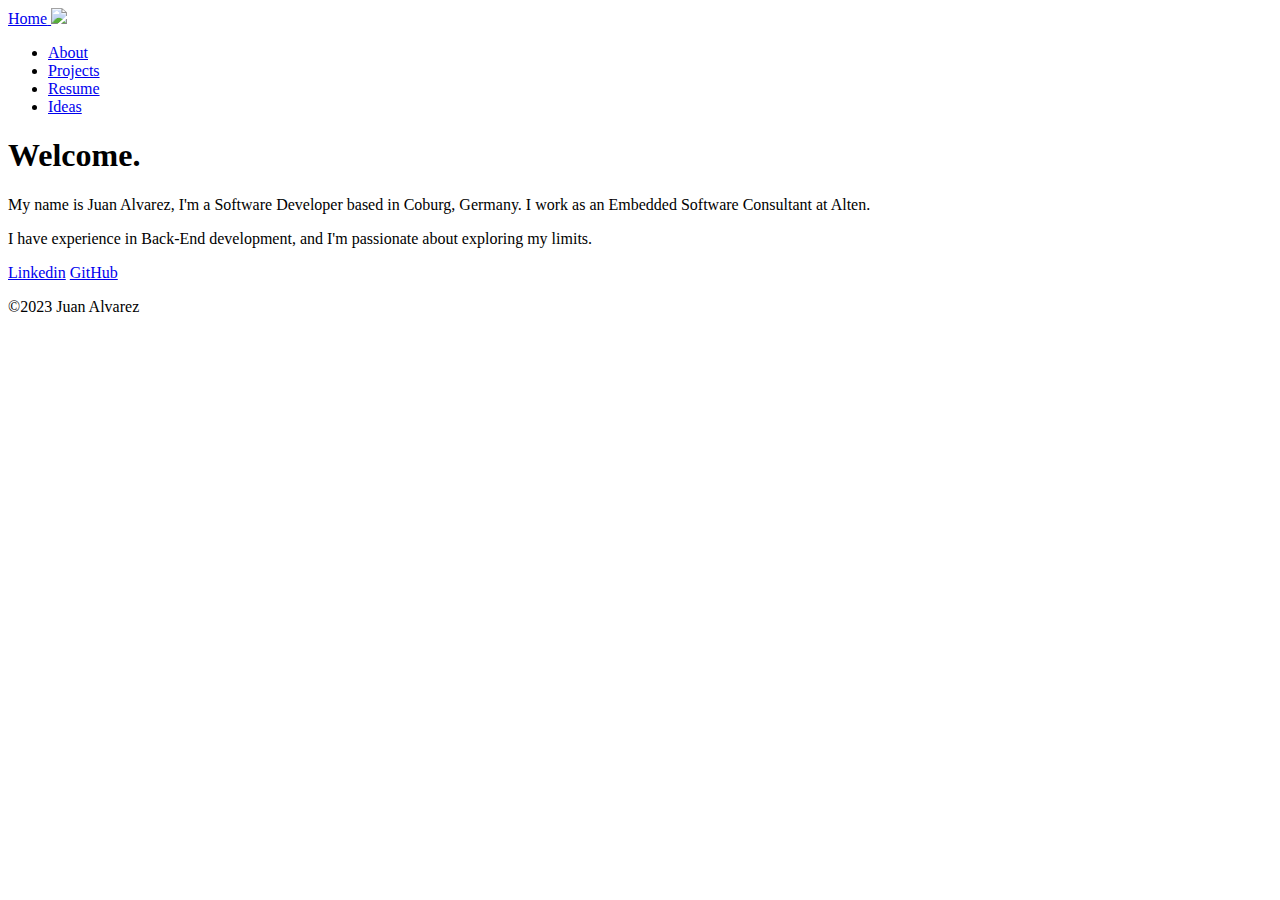
==== commit b7d2997b: "fixed bug with the stylesheet and the images, added all menu options" ====
--- a/index.html
+++ b/index.html
@@ -3,6 +3,7 @@
 <head>
     <meta charset="UTF-8">
     <meta name="viewport" content="width=device-width">
+    <base href="/personal-site/">
     <title>Juan Alvarez</title>
     <link rel="stylesheet" href="assets/css/styles.css">
     <link rel="icon" href="assets/images/JA1.png" type="image/png">
@@ -31,11 +32,17 @@
                         <div class="main-menu">
                             <ul class="menu-options">
                                 <li class="h6">
-                                    <a href="/pages/about.html">About</a>
+                                    <a href="pages/about.html">About</a>
                                 </li>
-                                <li class="h6">Resume</li>
-                                <li class="h6">Projects</li>
-                                <li class="h6">Ideas</li>
+                                <li class="h6">
+                                    <a href="pages/projects.html">Projects</a>
+                                </li>
+                                <li class="h6">
+                                    <a href="pages/resume.html">Resume</a>
+                                </li>
+                                <li class="h6">
+                                    <a href="pages/ideas.html">Ideas</a>
+                                </li>
                             </ul>
                         </div>
                     </nav>
